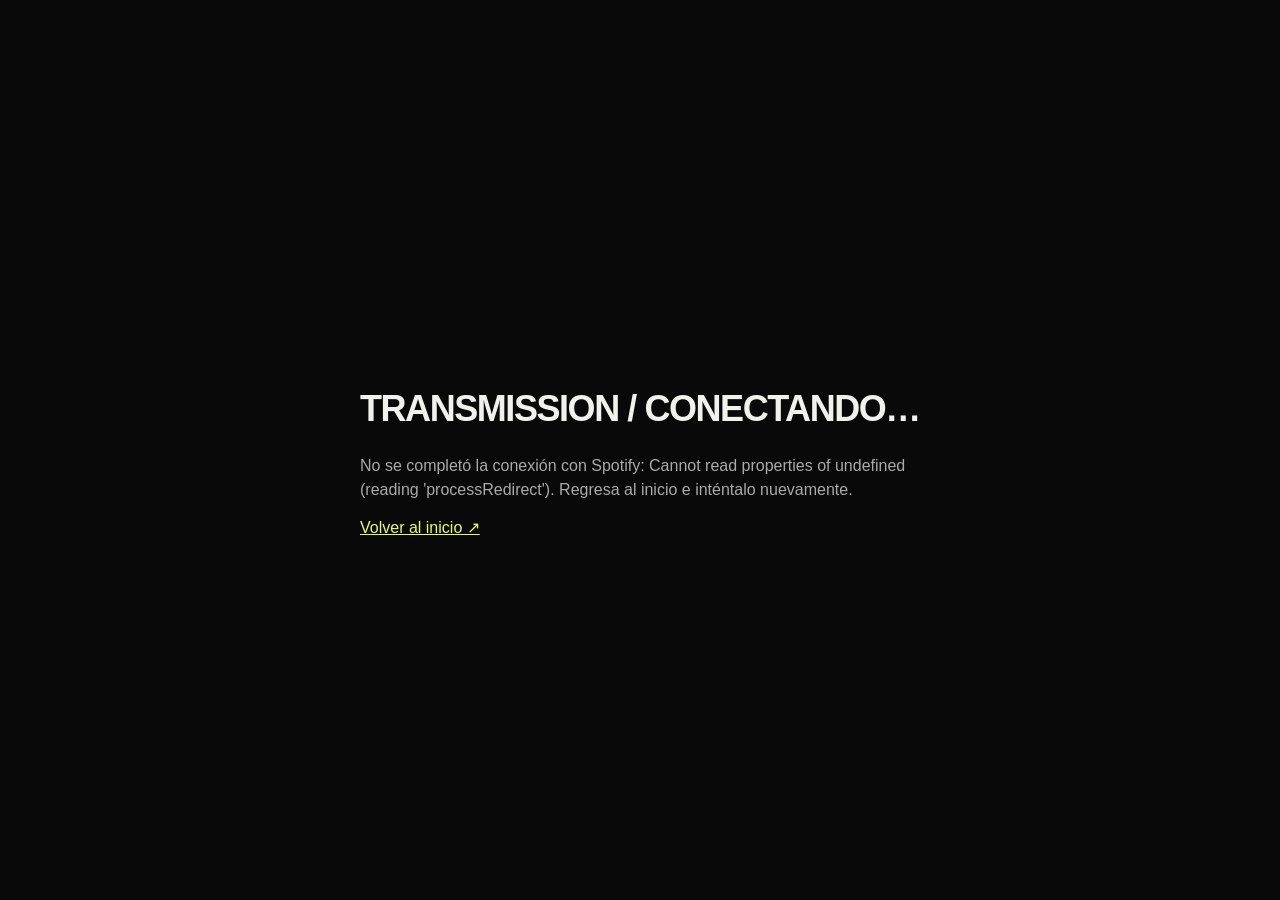
==== musica.html @ 605fa007 "Usar autorización Spotify con scope de Me gusta también en callback OAuth" ====
<!doctype html>
<html lang="es">
<head>
  <meta charset="utf-8">
<link rel="icon" href="./favicon.svg?v=2" type="image/svg+xml">
<link rel="shortcut icon" href="./favicon.svg?v=2" type="image/svg+xml">
<meta name="application-name" content="TRANSMISSION">
<meta name="apple-mobile-web-app-title" content="TRANSMISSION">
<meta property="og:site_name" content="TRANSMISSION">
  <meta name="viewport" content="width=device-width,initial-scale=1">
  <title>TRANSMISSION — Conectando Spotify</title>
  <meta name="robots" content="noindex,nofollow">
  <style>html{color-scheme:dark}body{margin:0;min-height:100vh;background:#090909;color:#f2f2ed;display:grid;place-items:center;font-family:Arial,sans-serif}main{max-width:560px;padding:25px}h1{font-size:36px;letter-spacing:-.04em}p{line-height:1.5;color:#aaa}a{color:#e6ff60}</style>
  <script src="./spotify-auth.js?v=20261012review"></script>
</head>
<body><main><h1>TRANSMISSION / CONECTANDO…</h1><p id="message">Validando la autorización directamente con Spotify y regresando al reproductor.</p><a href="/">Volver al inicio ↗</a></main>
<script>
(async()=>{
  const node=document.getElementById('message');
  try{
    await window.TransmissionSpotify.processRedirect();
    const saved=sessionStorage.getItem('tm_return_to');
    sessionStorage.removeItem('tm_return_to');
    const destination=saved && saved.startsWith('/')&&!saved.startsWith('//')&&!saved.startsWith('/musica.html')?saved:'/';
    location.replace(destination);
  }catch(error){
    node.textContent='No se completó la conexión con Spotify: '+error.message+'. Regresa al inicio e inténtalo nuevamente.';
  }
})();
</script>
</body>
</html>
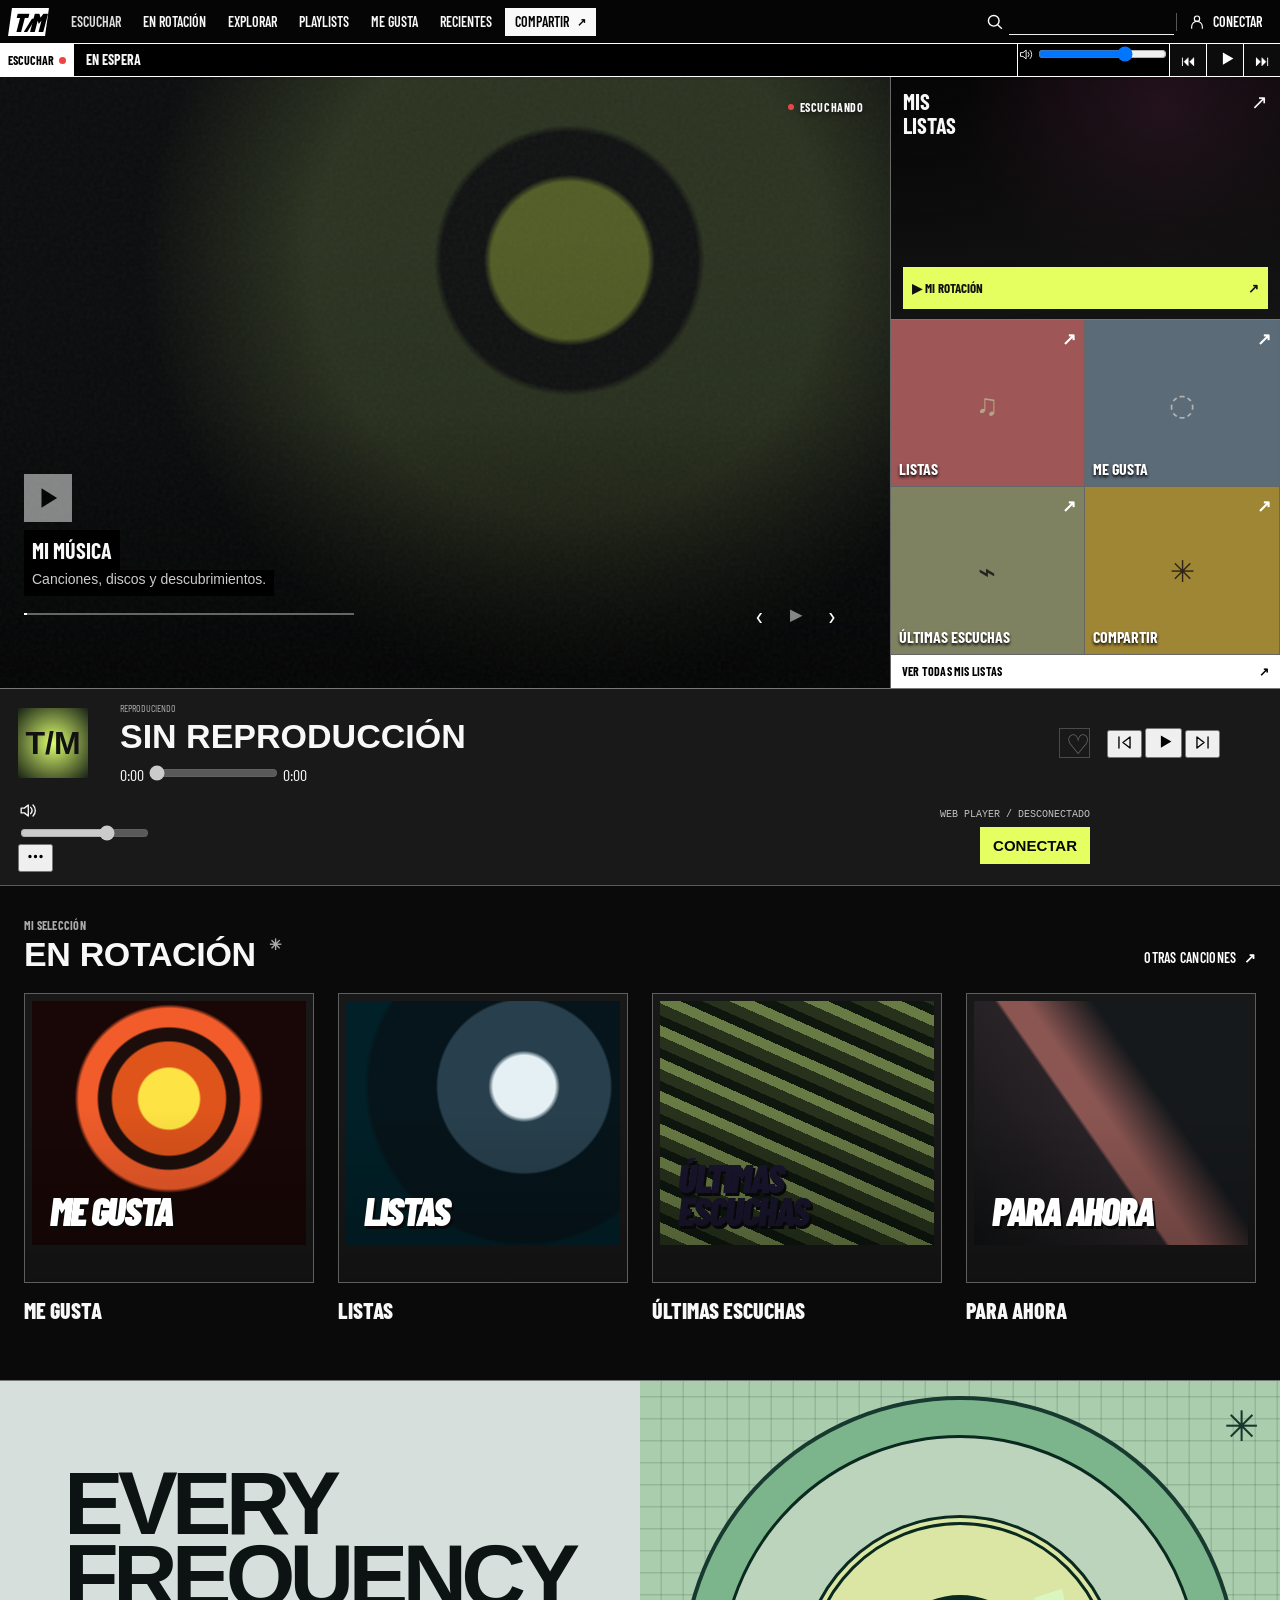
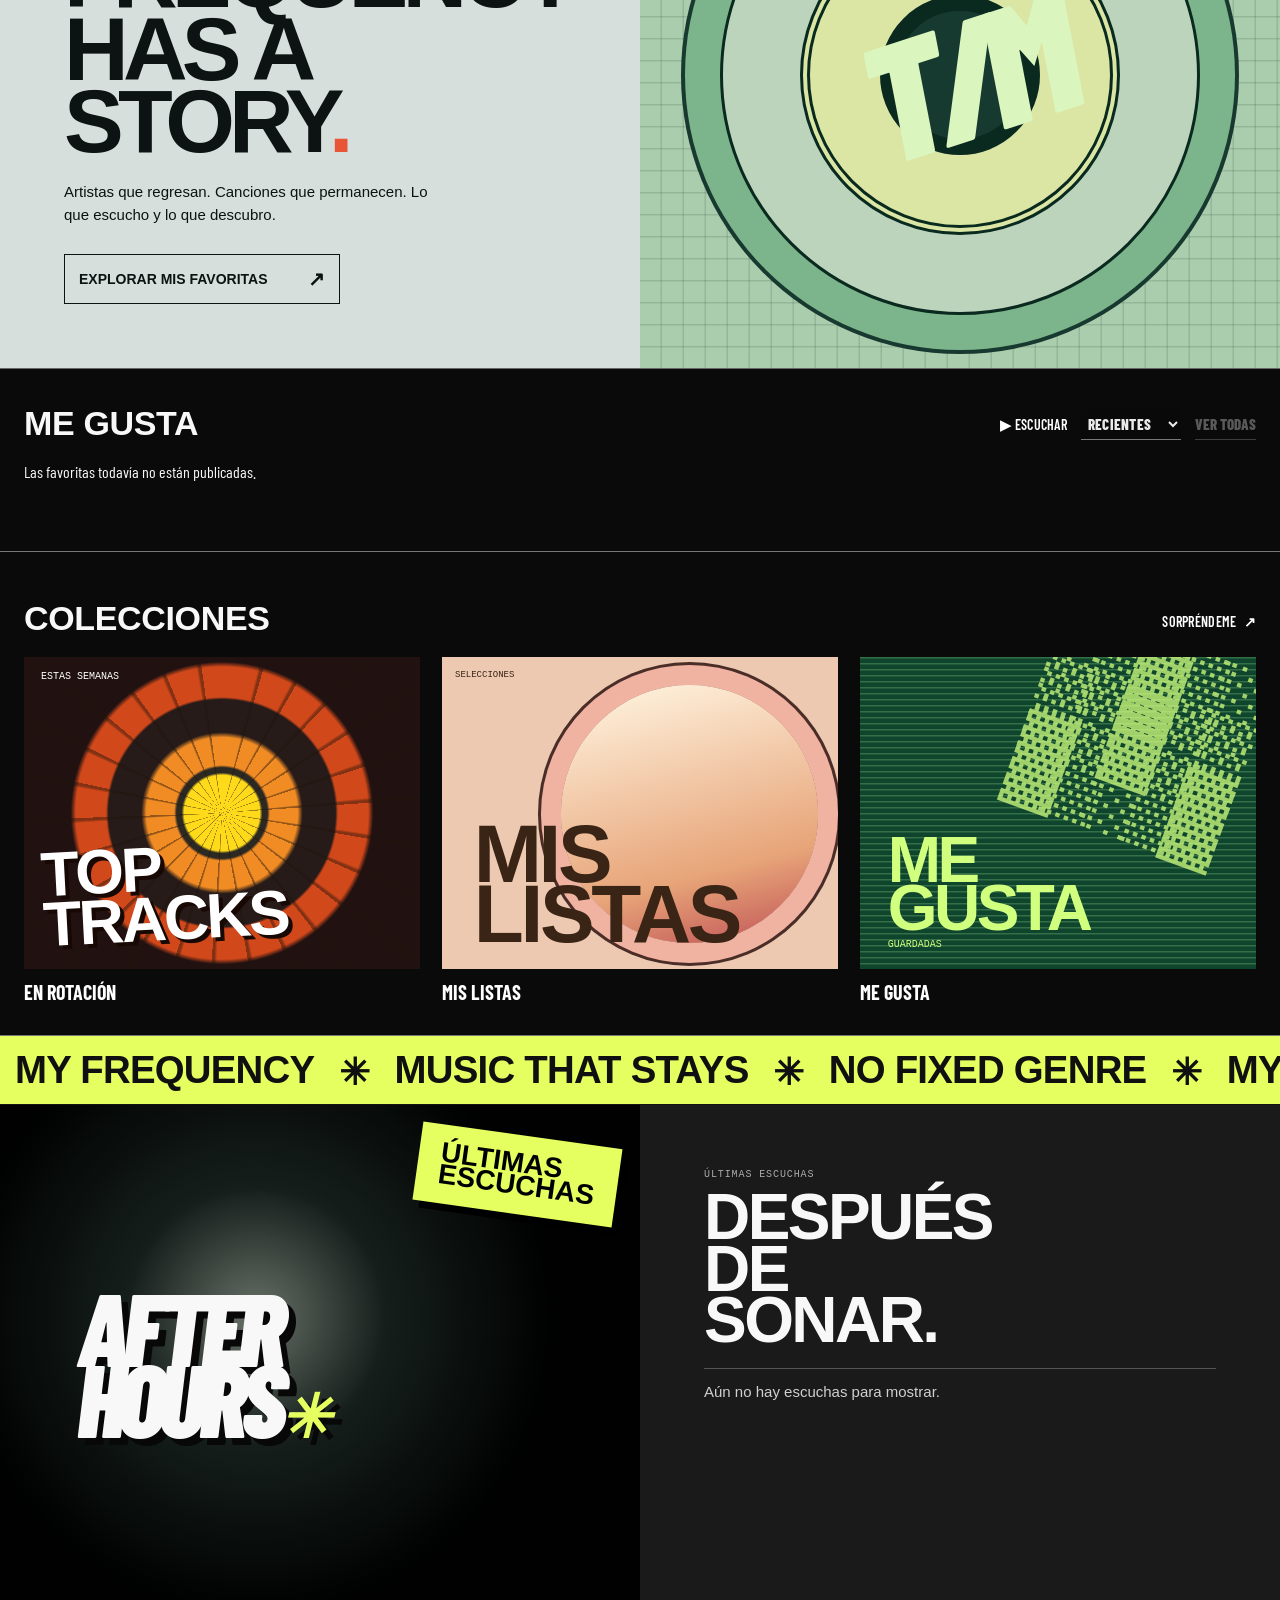
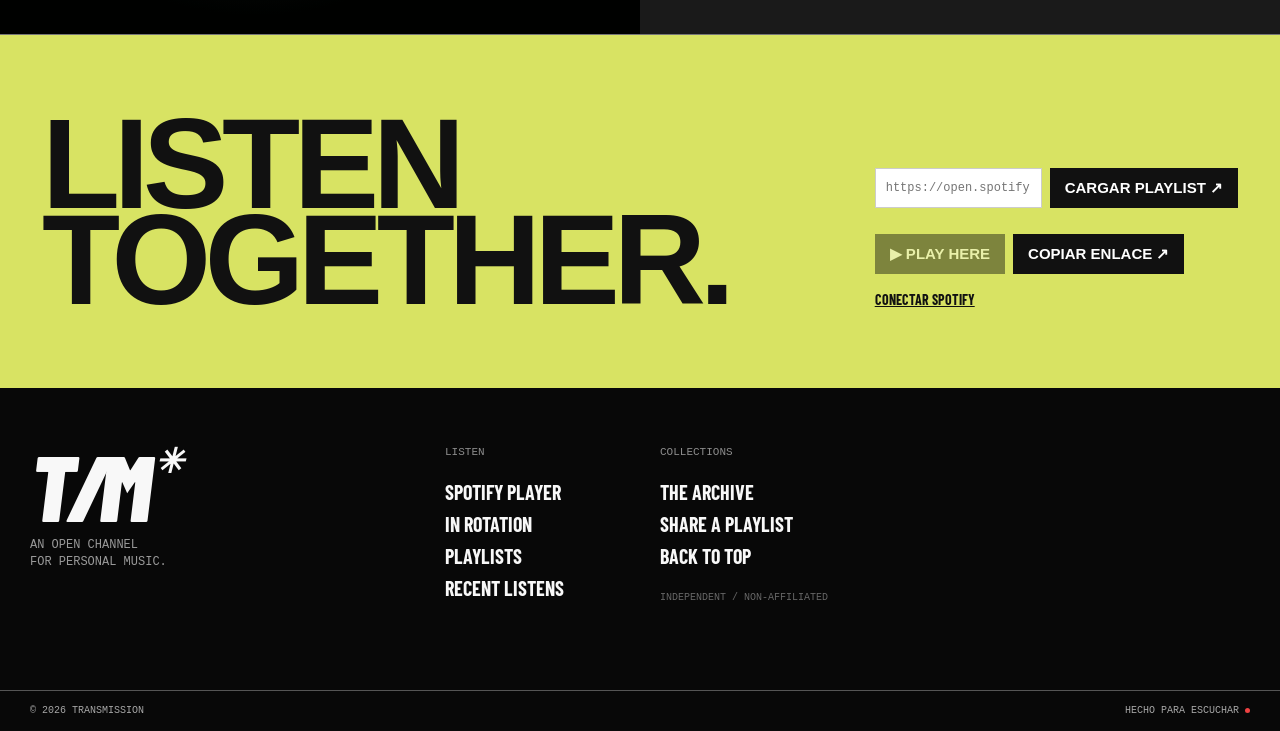
==== commit ce08ed2c: "Distinguir autorización de Spotify y bloqueo por cuota; respetar Retry-After" ====
--- a/musica.html
+++ b/musica.html
@@ -11,7 +11,7 @@
   <title>TRANSMISSION — Conectando Spotify</title>
   <meta name="robots" content="noindex,nofollow">
   <style>html{color-scheme:dark}body{margin:0;min-height:100vh;background:#090909;color:#f2f2ed;display:grid;place-items:center;font-family:Arial,sans-serif}main{max-width:560px;padding:25px}h1{font-size:36px;letter-spacing:-.04em}p{line-height:1.5;color:#aaa}a{color:#e6ff60}</style>
-  <script src="./spotify-auth.js?v=20261012review"></script>
+  <script src="./spotify-auth.js?v=20261011connect1"></script>
 </head>
 <body><main><h1>TRANSMISSION / CONECTANDO…</h1><p id="message">Validando la autorización directamente con Spotify y regresando al reproductor.</p><a href="/">Volver al inicio ↗</a></main>
 <script>
@@ -29,4 +29,4 @@
 })();
 </script>
 </body>
-</html>+</html>
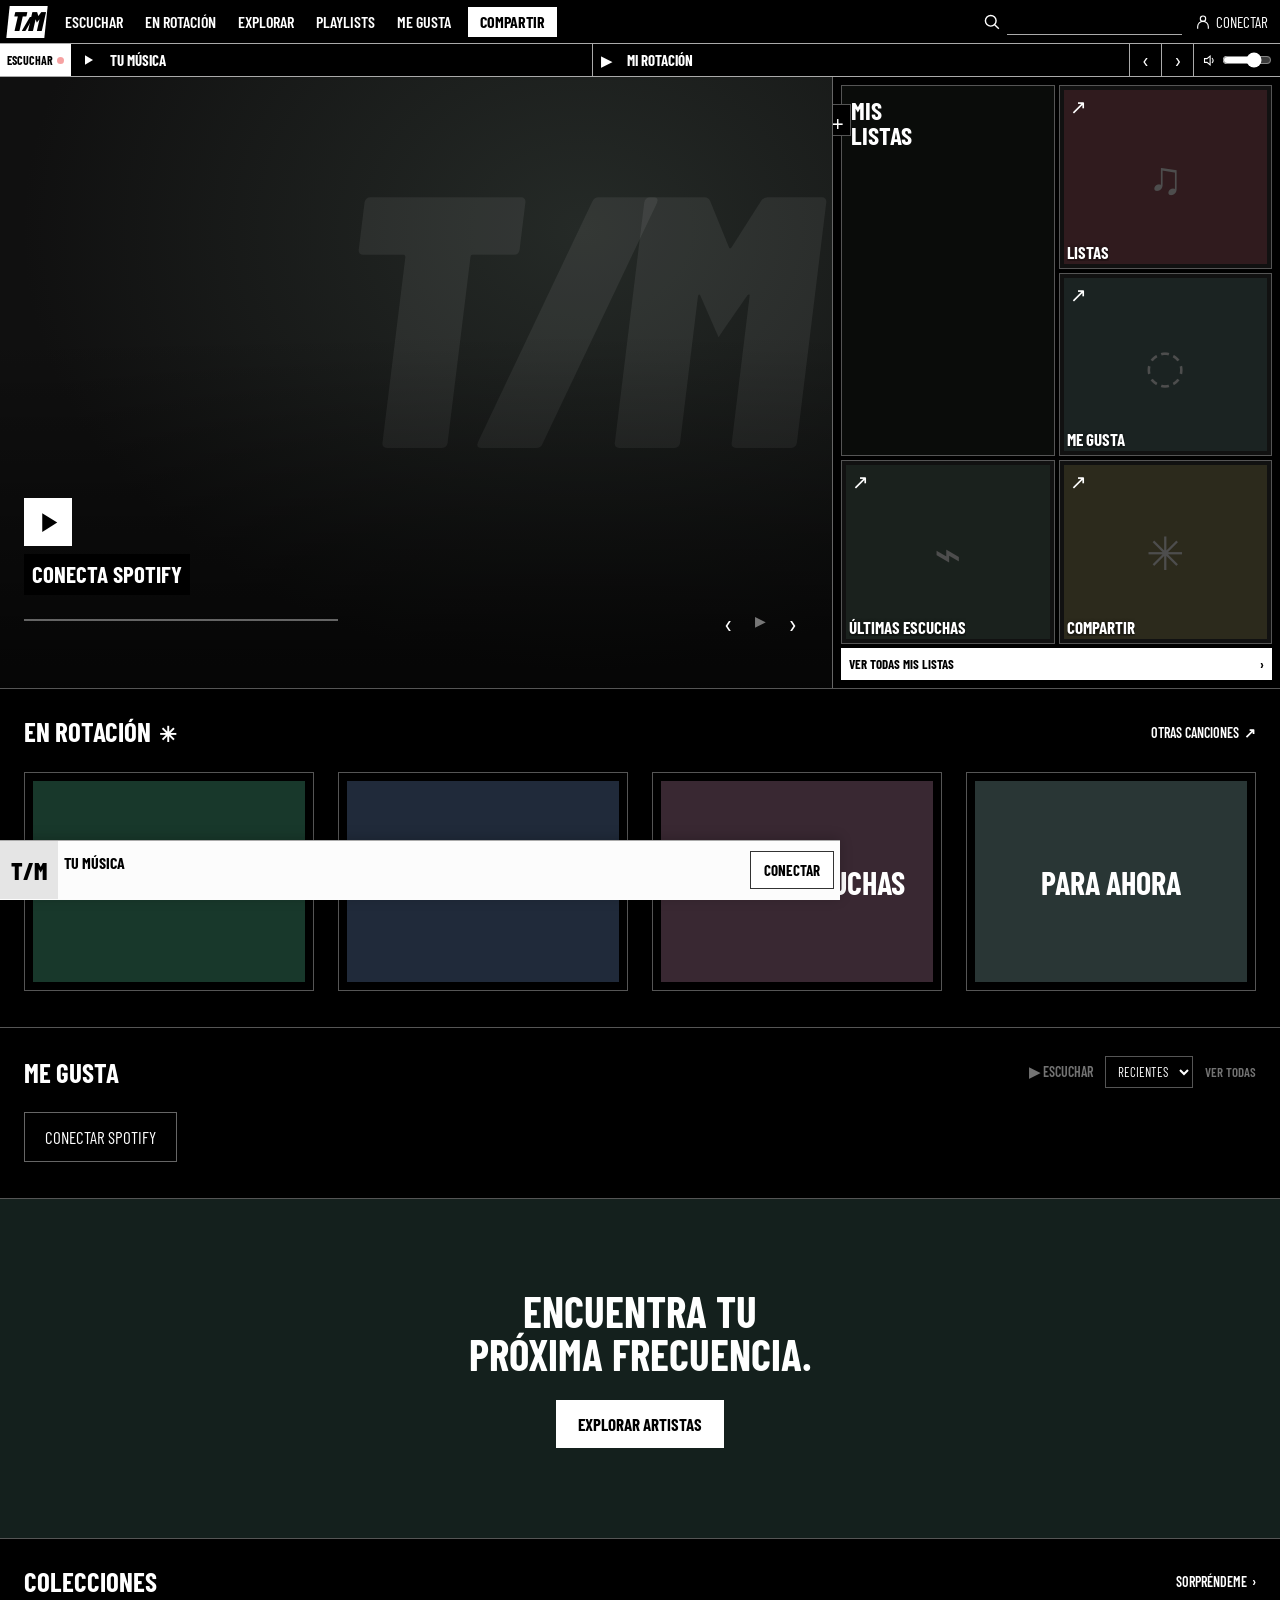
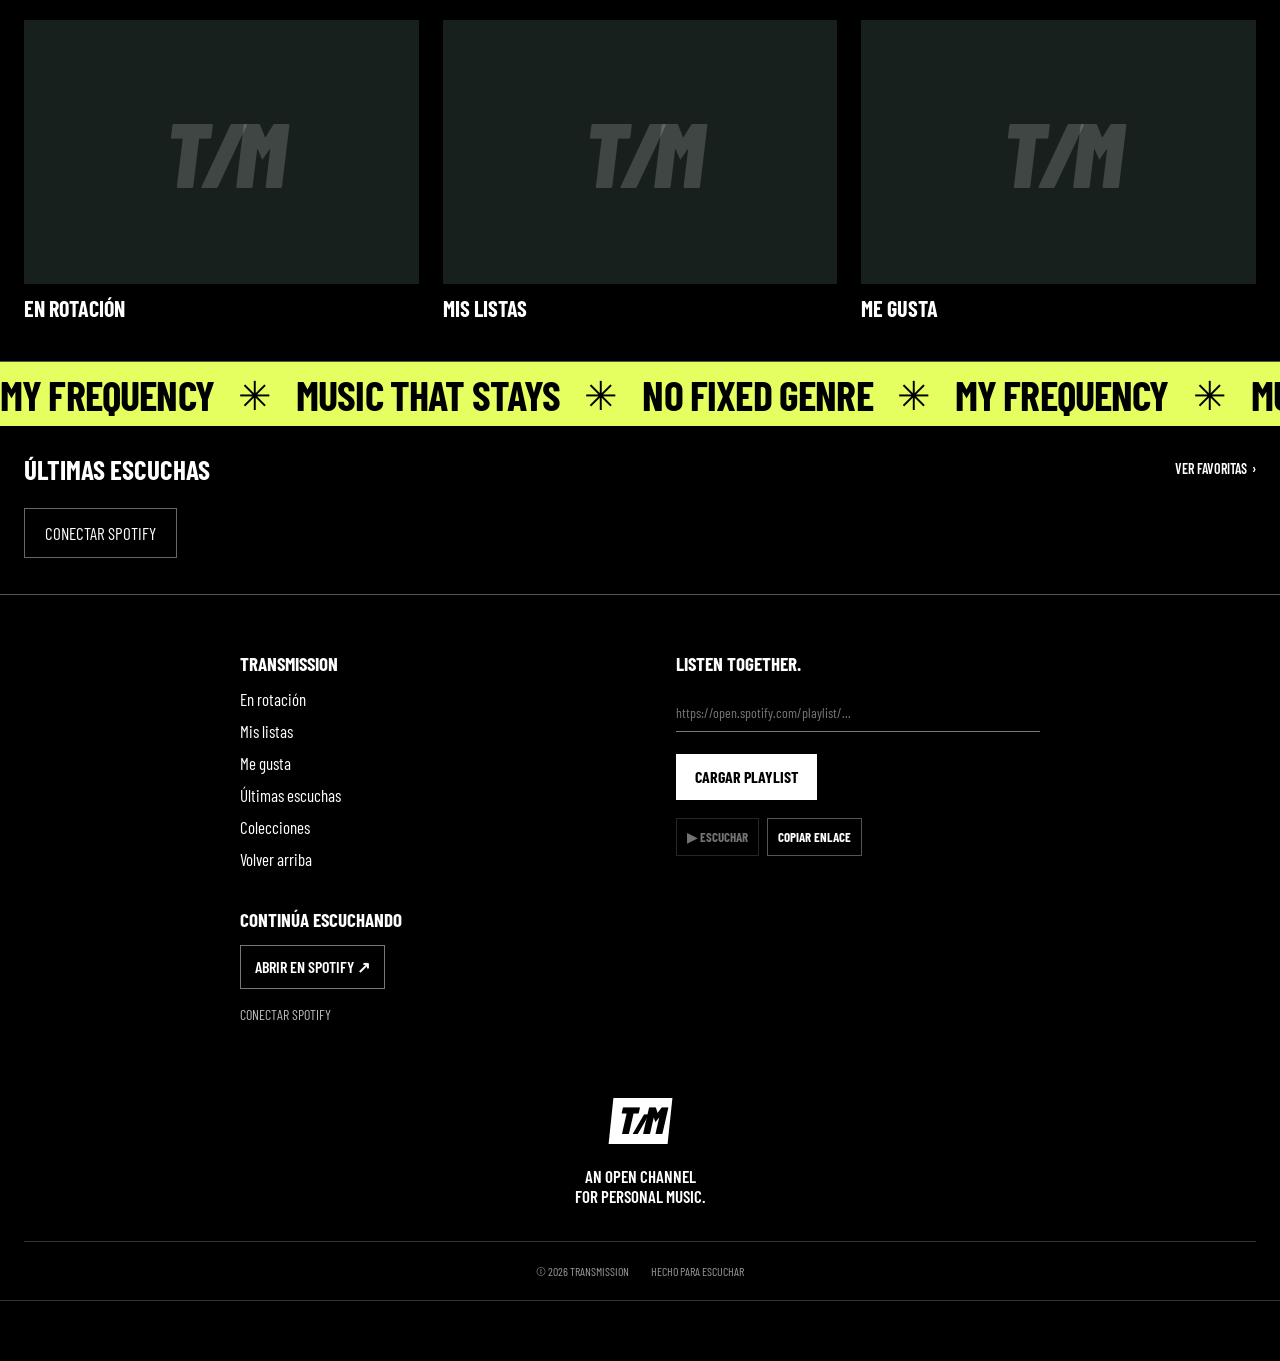
==== commit d3b41b50: "Rebuild TRANSMISSION from fresh NTS reference with private Spotify libraries and one player" ====
--- a/musica.html
+++ b/musica.html
@@ -11,7 +11,7 @@
   <title>TRANSMISSION — Conectando Spotify</title>
   <meta name="robots" content="noindex,nofollow">
   <style>html{color-scheme:dark}body{margin:0;min-height:100vh;background:#090909;color:#f2f2ed;display:grid;place-items:center;font-family:Arial,sans-serif}main{max-width:560px;padding:25px}h1{font-size:36px;letter-spacing:-.04em}p{line-height:1.5;color:#aaa}a{color:#e6ff60}</style>
-  <script src="./spotify-auth.js?v=20261011connect1"></script>
+  <script src="./spotify-auth.js?v=20261012rebuild1"></script>
 </head>
 <body><main><h1>TRANSMISSION / CONECTANDO…</h1><p id="message">Validando la autorización directamente con Spotify y regresando al reproductor.</p><a href="/">Volver al inicio ↗</a></main>
 <script>
